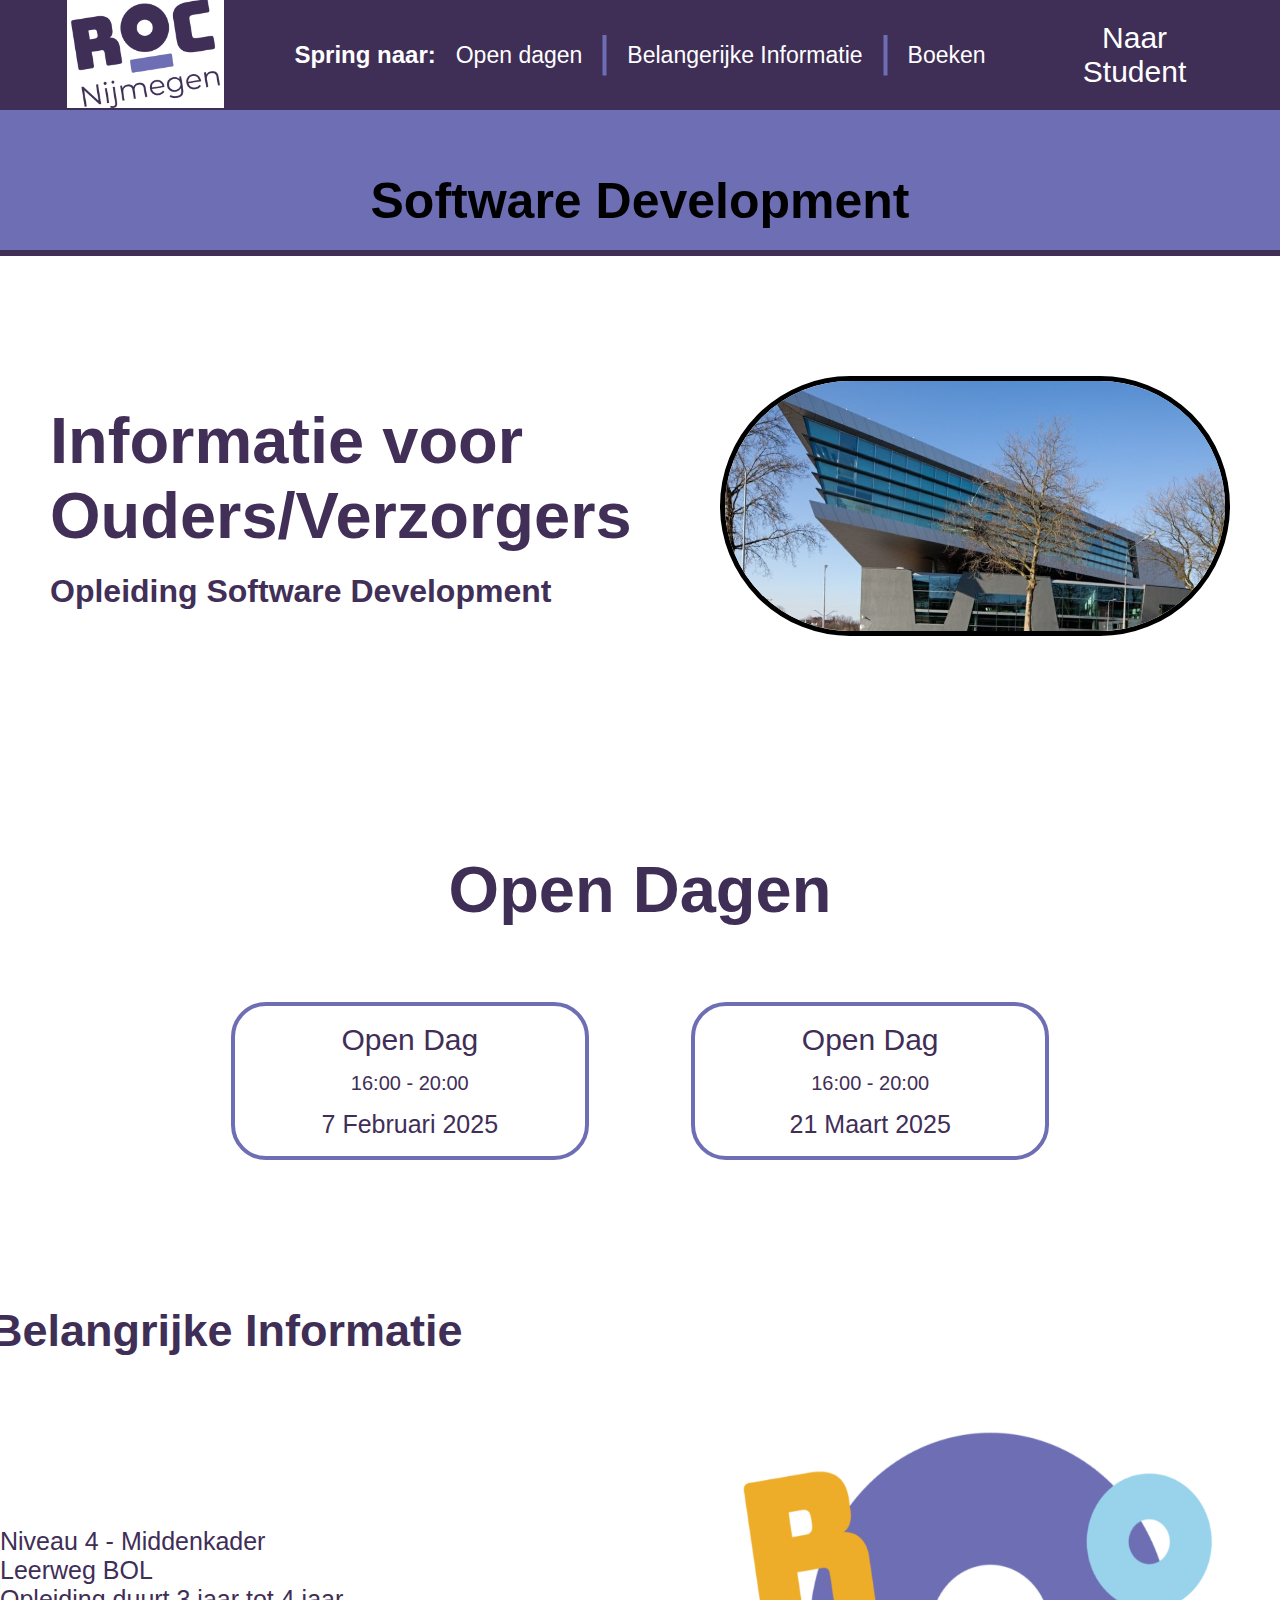
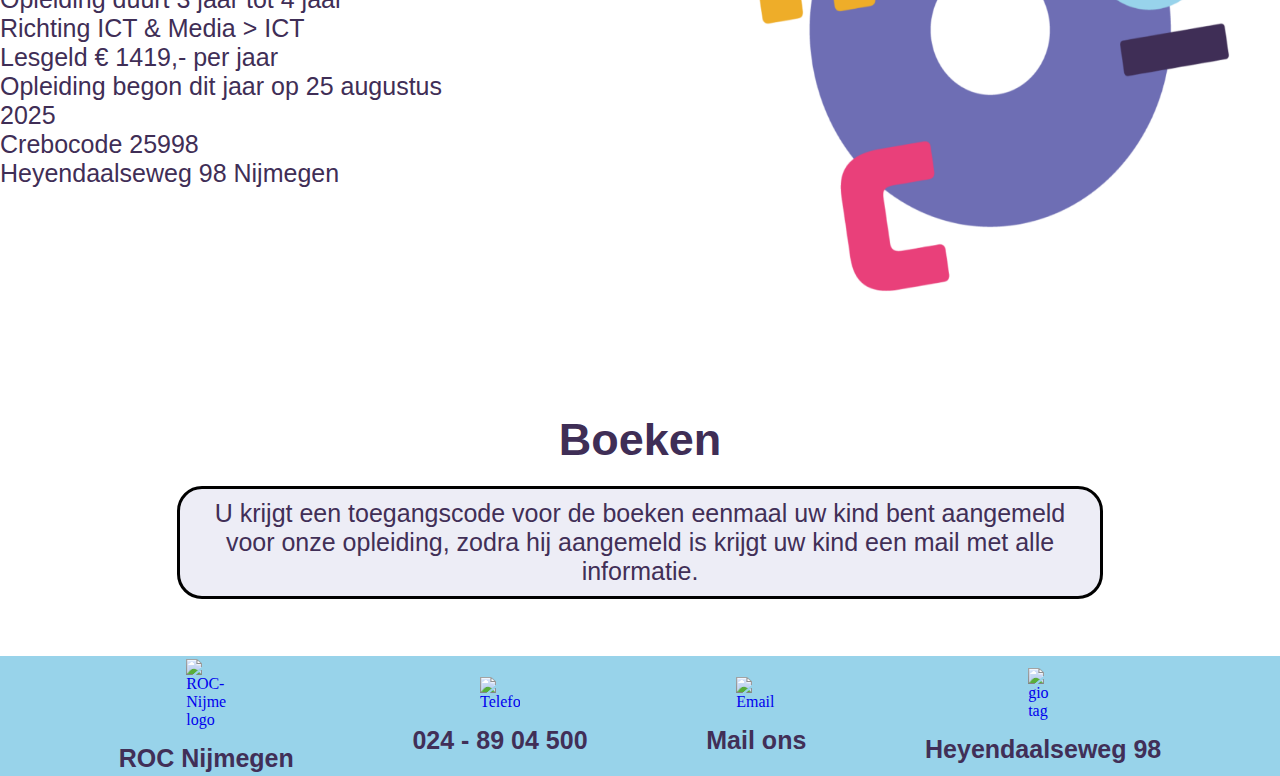
==== ouders.html @ fd1b02e0 "." ====
<!DOCTYPE html>
<html lang="en">
<head>
    <meta charset="UTF-8">
    <meta name="viewport" content="width=device-width, initial-scale=1.0">
    <title>Ouder | ROC</title>
    <link rel="stylesheet" href="css/style.css">
</head>
<body>
    <header class="center">
        <a href="index.html">
            <img class="logo" src="Images/roc-nijmegen-logo-2024.png" alt="Logo van ROC Nijmegen">
        </a>
        <nav class=" nav center row">
            <h2 class="jumpto">Spring naar:</h2>
            <a class="jumptolink" href="#s5">Open dagen</a>
            <img src="Images/nav-streep.png">
            <a class="jumptolink" href="#s6">Belangerijke Informatie</a>
            <img src="Images/nav-streep.png">
            <a class="jumptolink" href="#s8">Boeken</a>
        </nav>
        <div class="logo-box center">
            <a href="studenten.html" class="nav-txt">Naar Student</a>
        </div>
    </header>

    <div class="straight-box center column">
        <h1 class="login-txt">Software Development</h1>
    </div>

    <div class="section-4 center">
        <div class="parent-infotxt column">
            <h1 class="head-txt double-row">
                Informatie voor
                Ouders/Verzorgers
            </h1>
            <h1 class="parent-infosub">
                Opleiding Software Development
            </h1>
        </div>
        <div class="cutout center">
            <img class="front-school" src="Images/zijaanzicht.jpg">
        </div>
    </div>

    <div id="s5" class="section-5 purp column center ">
        <h1 class="head-txt">Open Dagen</h1>
        <div class="row s5gap center">
            <div class="open-daybox center column">
                <p class="odbox-txt1 purp">Open Dag</p>
                <p class="odbox-txt2 purp">16:00 - 20:00</p>
                <p class="odbox-txt3 purp">7 Februari 2025</p>
            </div>
            <div class="open-daybox center column">
                <p class="odbox-txt1 purp">Open Dag</p>
                <p class="odbox-txt2 purp">16:00 - 20:00</p>
                <p class="odbox-txt3 purp">21 Maart 2025</p>
            </div>
        </div>
    </div>

    <div id="s7" class="section-7 center column">
        <div class="important-info-head purp">
            <h1 class="sub-txt">Belangrijke Informatie</h1>
        </div>
        <div class="important-info-cont center row">
            <div class="important-information purp">
                <li>Niveau 4 - Middenkader</li>
                <li>Leerweg BOL</li>
                <li>Opleiding duurt 3 jaar tot 4 jaar</li>
                <li>Richting ICT & Media > ICT</li>
                <li>Lesgeld € 1419,- per jaar</li>
                <li>Opleiding begon dit jaar op 25 augustus 2025</li>
                <li>Crebocode 25998</li>
                <li>Heyendaalseweg  98 Nijmegen</li>
            </div>
            <img class="roc-logo2" src="Images/roc-logo2.png">
        </div>
    </div>

    <div id="s8" class="section-10 center column">
        <h2 class="sub-txt purp">Boeken</h2>
        <p class="books-txt">
            U krijgt een toegangscode voor de boeken eenmaal uw kind bent aangemeld voor onze opleiding, zodra hij aangemeld is krijgt uw kind een mail met alle informatie.
        </p>
    </div>

    <footer class="footer">
        <a class="footer-box" target="_blank" href="https://www.roc-nijmegen.nl/mbo-opleidingen/ict-media/ict/software-developer-bol">
            <img class="logo-footer-roc" src="images/roc-nijmegen-logo-2024.png" alt="ROC-Nijmegen logo">
            <p class="tekst-footer">ROC Nijmegen</p>
        </a>
        
        <a href="tel:0248904500" class="footer-box">
            <img class="logo-footer-phone"  src="images/phone_icon_136322.webp" alt="Telefoon">
            <p class="tekst-footer">024 - 89 04 500</p>
        </a>
        <a target="_blank" href="https://www.roc-nijmegen.nl/contact" class="footer-box">
            <img class="logo-footer-mail"  src="images/free-mail-icon-142-thumb.png" alt="Email">
            <p class="tekst-footer">Mail ons</p>
        </a>
        <a target="_blank" href="https://www.google.com/maps?client=opera&hs=zVE&sca_esv=709b511fa7f06afb&sxsrf=ADLYWIKxeBn1F6IumVu26MorHLXyTIJa-g:1731490968317&uact=5&gs_lp=[base64]&um=1&ie=UTF-8&fb=1&gl=nl&sa=X&geocode=KVkeg1hHCcdHMQU13ulMYWxg&daddr=Heyendaalseweg+98,+6525+EE+Nijmegen" class="footer-box">
            <img class="logo-footer-adderess"  src="images/25613.png" alt="gio tag">
            <p class="tekst-footer">Heyendaalseweg 98</p>
        </a>
      </footer>
</body>
</html>
---- css/style.css ----
* {
    padding: 0px;
    margin: 0px;
    overflow-x: hidden;
    cursor: default;
}

header {
    width: 100vw;
    height: 110px;
    background-color: #3F2E56;
    overflow-y: hidden;
}

nav {
    width: 65vw;
    height: 110px;
    background-color: #3F2E56;
}

.center {
    display: flex;
    align-items: center;
    justify-content: center;
}

.column {
    display: flex;
    flex-direction: column;
}

.row {
    display: flex;
    flex-direction: row;
}


.head-txt {
    font-family: Arial;
    font-size: 65px;
}

.sub-txt {
    font-family: Arial;
    font-size: 45px;
}

.jumpto {
    font-family: Arial;
    color: #ffffff;
}

.jumptolink {
    font-family: Arial;
    color: #ffffff;
    font-size: larger;
    text-decoration: none;
    transition: all 0.3s;
    font-size: 23px;
    cursor: pointer;
} .jumptolink:hover {
    color: #6E6EB4;
    transition: all 0.3s;
}

/* -----------------------------s1------------------------------ */

.logo {
    width: auto;
    height: 110px;
    background-color: #ffffff;
    cursor: pointer;
}

.nav {
    gap: 20px;
}

.nav-txt {
    font-family: Arial;
    font-size: 30px;
    color: #FFFFFF;
    cursor: pointer;
    transition: all 0.3s;
    text-decoration: none;
    text-align: center;
} .nav-txt:hover {
    scale: 1.1;
    transition: all 0.3s;
}

.logo-box {
    height: 110px;
    width: 157.14px;
}

/* -----------------------------s2------------------------------ */

.straight-box {
    width: 100vw;
    height: 120px;
    background-color: #6E6EB4;
    border-bottom: #3F2E56 solid 6px;
    justify-content: flex-end;
    padding-bottom: 20px;
}

.login-txt {
    font-size: 50px;
    font-family: Arial;
}

/* -----------------------------s3------------------------------ */

.login-container {
    width: 100vw;
    gap: 10vw;
    flex-wrap: wrap;
    height: 231px;
}

.login-button {
    font-size: 30px;
    height: 150px;
    width: 350px;
    border-radius: 35px;
    cursor: pointer;
    border: solid #6E6EB4 4px;
    background-color: #ffffff;
    transition: all 0.3s;
}

.login-button:hover {
    background-color: #9e9e9e6b;
    transition: all 0.3s;
}

.button-txt {
    font-family: Arial;
    transform: translate(0, 15px);
    transition: all 0.5s;
}

.login-streep {
    width: 0px;
    height: 5px;
    transition: all 0.5s;
}

.login-button:hover .login-streep {
        transition: all 0.5s;
        width: 250px;
}

.login-button:hover .button-txt {
    transform: translate(0, 0);
    transition: all 0.5s;
}

/* -----------------------------s4------------------------------ */

.section-4 {
    height: 500px;
    width: 100vw;
    justify-content: space-evenly;
    flex-wrap: wrap;
    gap: 20px;
}

.parent-infotxt {
    color: #412F57;
    gap: 20px;
}

.double-row {
    width: 600px;
}

.parent-infosub {
    font-family: Arial;
}

.cutout {
    border-radius: 135px;
    height: 250px;
    width: 500px;
    border: solid 5px #000000;
    overflow-y: hidden;
}

.front-school {
    width: 500px;
    height: auto;
}

/* -----------------------------s5------------------------------ */

.section-5 {
    height: 500px;
    width: 100vw;
    gap: 75px;
}

.s5gap {
    gap: 8vw;
    flex-wrap: wrap;
}

.open-daybox {
    font-size: 30px;
    height: 150px;
    width: 350px;
    border-radius: 35px;
    border: solid #6E6EB4 4px;
    background-color: #ffffff;
    gap: 15px;
}

.odbox-txt1 {
    font-family: Arial;
}

.odbox-txt2 {
    font-family: Arial;
    font-size: 20px;
}

.odbox-txt3 {
    font-family: Arial;
    font-size: 25px;
}

/* -----------------------------s6------------------------------ */

.section-6 {
    width: 100vw;
    height: 500px;
    display: flex;
    flex-direction: column;
    align-items: center;
    justify-content: center;
    gap: 25px;
}
 
.hoofd-tekst-talen {
    font-size: 55px;
    font-family: "Arial Rounded MT Bold", "Helvetica Rounded", Arial, sans-serif;
    font-weight: bold;
    color: #412F57;
}
 
.box-talen1 {
    width: fit-content;
    height: 66px;
    border-radius: 33px;
    background-color: #6e6eb458;
    display: flex;
    flex-direction: column;
    align-items: center;
    justify-content: center;
    margin-top: 50px;
    border: 3px #000000 solid;
    padding-left: 43px;
    padding-right: 43px;
}
 
.tekst-box-talen1 {
    font-size: 35px;
    font-family: "Arial Rounded MT Bold", "Helvetica Rounded", Arial, sans-serif;
    font-weight: bold;
    color: #412F57;
}
 
.tekst-box-talen2 {
    font-size: 35px;
    font-family: "Arial Rounded MT Bold", "Helvetica Rounded", Arial, sans-serif;
    font-weight: bold;
    color: #412F57;
}
 
.box-talen2 {
    width: auto;
    height: 66px;
    border-radius: 33px;
    background-color: #6e6eb458;
    display: flex;
    flex-direction: column;
    align-items: center;
    justify-content: center;
    border: 3px #000000 solid;
    gap: 20px;
    padding-left: 43px;
    padding-right: 43px;
}

/* -----------------------------s7------------------------------ */

.section-7 {
    height: 700px;
    width: 100vw;
    gap: 50px;
}

.important-info-head {
    width: 1300px;
}

.important-info-cont {
    gap: 250px;
}

.important-information {
    font-family: Arial;
    font-size: 25px;
}

.roc-logo2 {
    height: 500px;
    width: auto;
}

/* -----------------------------s8------------------------------ */

.section-8 {
    width: 100vw;
    height: 500px;
    display: flex;
    flex-direction: column;
    align-items: center;
    justify-content: center;
    gap: 25px;
}
 
.tekst-sport-op-maat {
    height: auto;
    width: 1500px;
    display: flex;
    flex-direction: column;
    align-items: center;
    justify-content: center;
    text-align: center;
    gap: 55px;
}
 
.tekst-sport-op-maat-hoofd {
    font-size: 45px;
    font-family: "Arial Rounded MT Bold", "Helvetica Rounded", Arial, sans-serif;
    font-weight: bold;
    color: #412F57;
}
 
.tekst-sport-op-maat-tekst {
    font-size: 25px;
    font-family: "Arial Rounded MT Bold", "Helvetica Rounded", Arial, sans-serif;
    font-weight: bold;
    color: #412F57;
}

/* -----------------------------s9------------------------------ */

.section-9-row {
    width: 100vw;
    justify-content: space-evenly;

}

.internship-box {
    height: 700px;
    width: 400px;
    background-color: #6e6eb485;
    border-radius: 50px;
    border: solid #000000 3px;
    justify-content: space-evenly;
    text-align: center;
    font-size: 30px;
    font-family: Arial;
    padding: 30px;
}

.section-9-column {
    height: 700px;
    gap: 40px;
}

.internship-cont {
    width: 800px;
    gap: 25px;
    text-align: center;
}

.internship-text {
    border: solid #000000 3px;
    padding: 10px;
    border-radius: 25px;
    background-color: #6E6EB440;
    color: #412F57;
    font-family: Arial;
    font-size: 25px;
}

/* -----------------------------s10------------------------------ */

.section-10 {
height: 300px;
gap: 20px;
}

.books-txt {
    text-align: center;
    border: solid #000000 3px;
    padding: 10px;
    border-radius: 25px;
    background-color: #6E6EB420;
    color: #412F57;
    font-family: Arial;
    font-size: 25px;
    width: 900px;
}

/* ---------------------------Footer----------------------------- */

.footer {
    height: 120px;
    width: 100vw;
    background-color: #98D3EA;
    display: flex;
    flex-direction: row;
    justify-content: space-evenly;
}

.footermain {
    position: absolute;
    bottom: 0;
}
 
.logo-footer-roc  {
    height: auto;
    width: 40px;
    cursor: pointer;
}
 
.logo-footer-adderess {
    height: auto;
    width: 30px;
    cursor: pointer;
}
 
.logo-footer-phone {
    height: auto;
    width: 40px;
    cursor: pointer;
}
 
.logo-footer-mail {
    height: auto;
    width: 40px;
    cursor: pointer;
}
 
.footer-box {
    display: flex;
    flex-direction: column;
    align-items: center;
    justify-content: center;
    gap: 15px;
    text-decoration: none;
    cursor: pointer;
}
 
.tekst-footer {
    font-size: 25px;
    font-family: "Arial Rounded MT Bold", "Helvetica Rounded", Arial, sans-serif;
    font-weight: bold;
    color: #412F57;
    cursor: pointer;
}

/* ---------------------------colors---------------------------- */

.purp {
    color: #3F2E56;
}

/* ---------------------------frames---------------------------- */

@media only screen and (max-width: 800px) {
    .login-txt {
        font-size: 50px;
        transform: translate(-10px, 120px);
    }

    .login-txt2 {
        font-size: 35px;
        transform: translate(-17.5px);
    }

    .nav {
        width: 0px;
        height: 0px;
    }
}
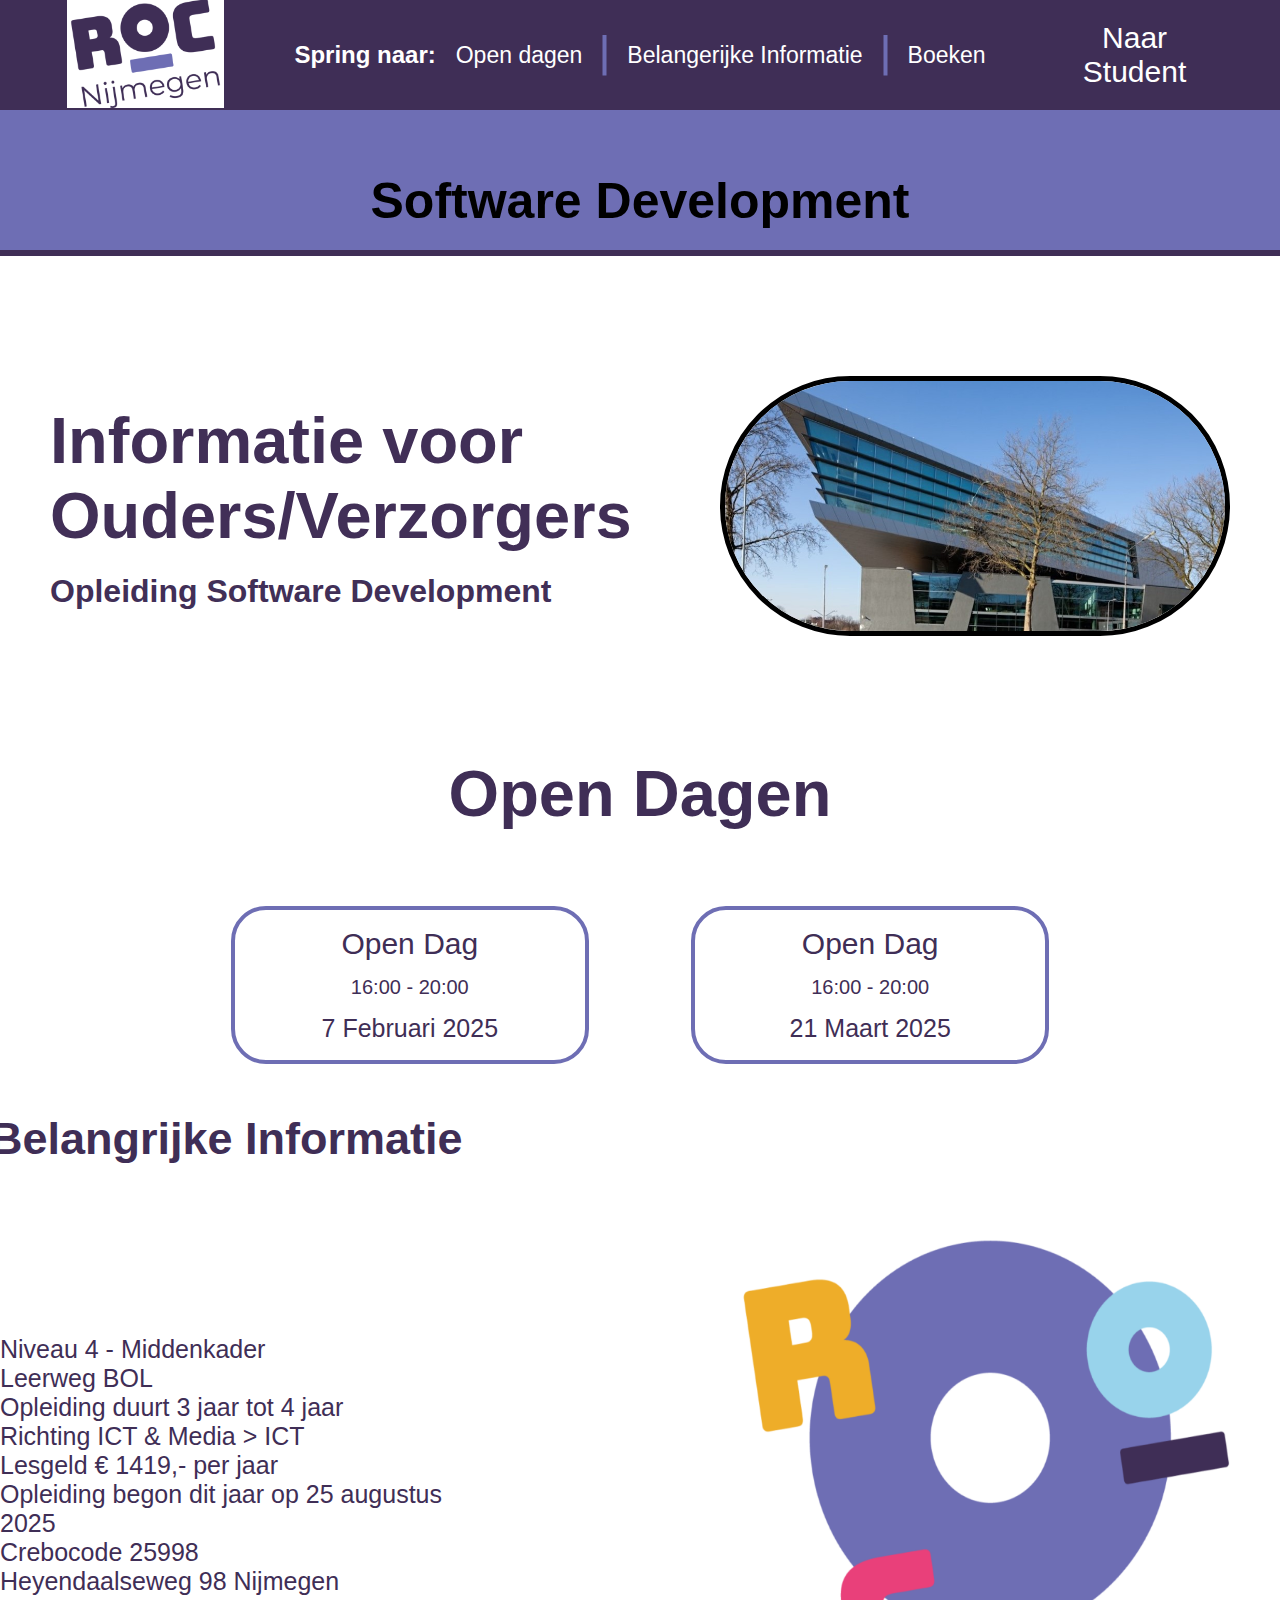
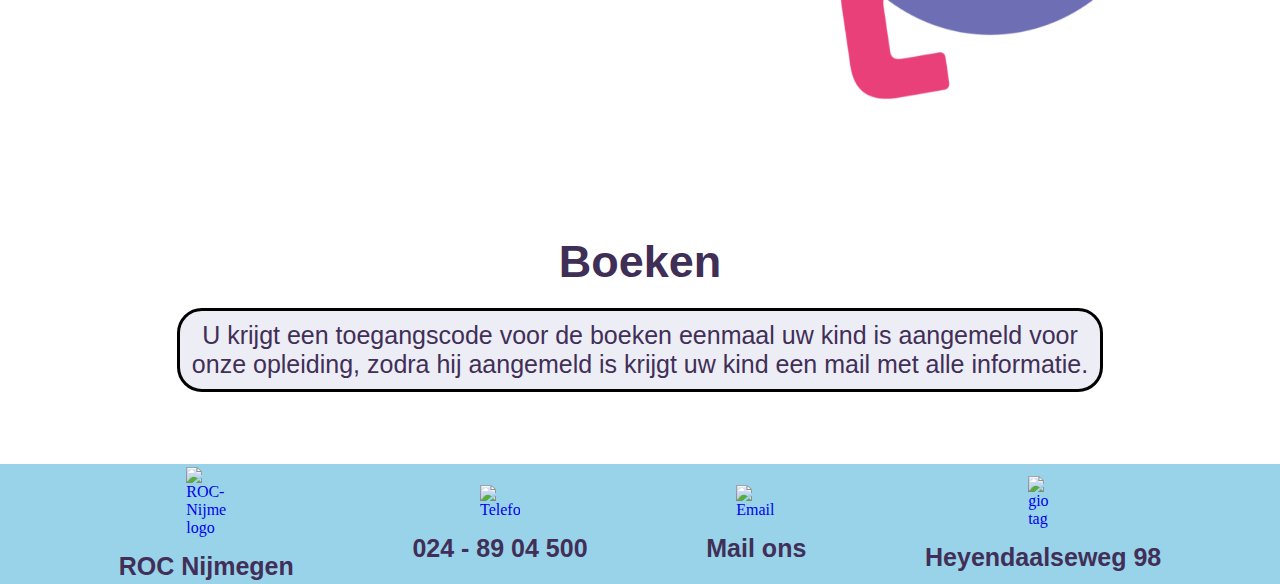
==== commit d0a12336: "." ====
--- a/ouders.html
+++ b/ouders.html
@@ -15,9 +15,9 @@
             <h2 class="jumpto">Spring naar:</h2>
             <a class="jumptolink" href="#s5">Open dagen</a>
             <img src="Images/nav-streep.png">
-            <a class="jumptolink" href="#s6">Belangerijke Informatie</a>
+            <a class="jumptolink" href="#s7">Belangerijke Informatie</a>
             <img src="Images/nav-streep.png">
-            <a class="jumptolink" href="#s8">Boeken</a>
+            <a class="jumptolink" href="#s10">Boeken</a>
         </nav>
         <div class="logo-box center">
             <a href="studenten.html" class="nav-txt">Naar Student</a>
@@ -78,10 +78,10 @@
         </div>
     </div>
 
-    <div id="s8" class="section-10 center column">
+    <div id="s10" class="section-10 center column">
         <h2 class="sub-txt purp">Boeken</h2>
         <p class="books-txt">
-            U krijgt een toegangscode voor de boeken eenmaal uw kind bent aangemeld voor onze opleiding, zodra hij aangemeld is krijgt uw kind een mail met alle informatie.
+            U krijgt een toegangscode voor de boeken eenmaal uw kind is aangemeld voor onze opleiding, zodra hij aangemeld is krijgt uw kind een mail met alle informatie.
         </p>
     </div>
 
--- a/css/style.css
+++ b/css/style.css
@@ -196,7 +196,7 @@
 /* -----------------------------s5------------------------------ */
 
 .section-5 {
-    height: 500px;
+    height: fit-content;
     width: 100vw;
     gap: 75px;
 }
@@ -230,6 +230,17 @@
     font-size: 25px;
 }
 
+.buddy-daybox {
+    width: 800px;
+    border: #6E6EB4 4px solid;
+    background-color: #ffffff;
+    padding: 30px;
+    border-radius: 35px;
+    font-family: Arial;
+    font-size: 25px;
+    text-align: center;
+}
+
 /* -----------------------------s6------------------------------ */
 
 .section-6 {
@@ -317,6 +328,7 @@
 .roc-logo2 {
     height: 500px;
     width: auto;
+    border-radius: 50px;
 }
 
 /* -----------------------------s8------------------------------ */
@@ -417,6 +429,35 @@
     width: 900px;
 }
 
+/* -----------------------------s11------------------------------ */
+
+.laptop-border {
+    height: 400px;
+    border-radius: 50px;
+}
+
+/* -----------------------------s12------------------------------ */
+
+.speedup-cont {
+    height: 400px;
+    gap: 25px;
+}
+
+.speedup-head {
+    font-family: Arial;
+}
+
+.speedup-txt {
+    font-family: Arial;
+    font-size: 25px;
+    width: 900px;
+    border: solid #000000 3px;
+    padding: 10px;
+    border-radius: 25px;
+    background-color: #6E6EB420;
+    text-align: center;
+}
+
 /* ---------------------------Footer----------------------------- */
 
 .footer {
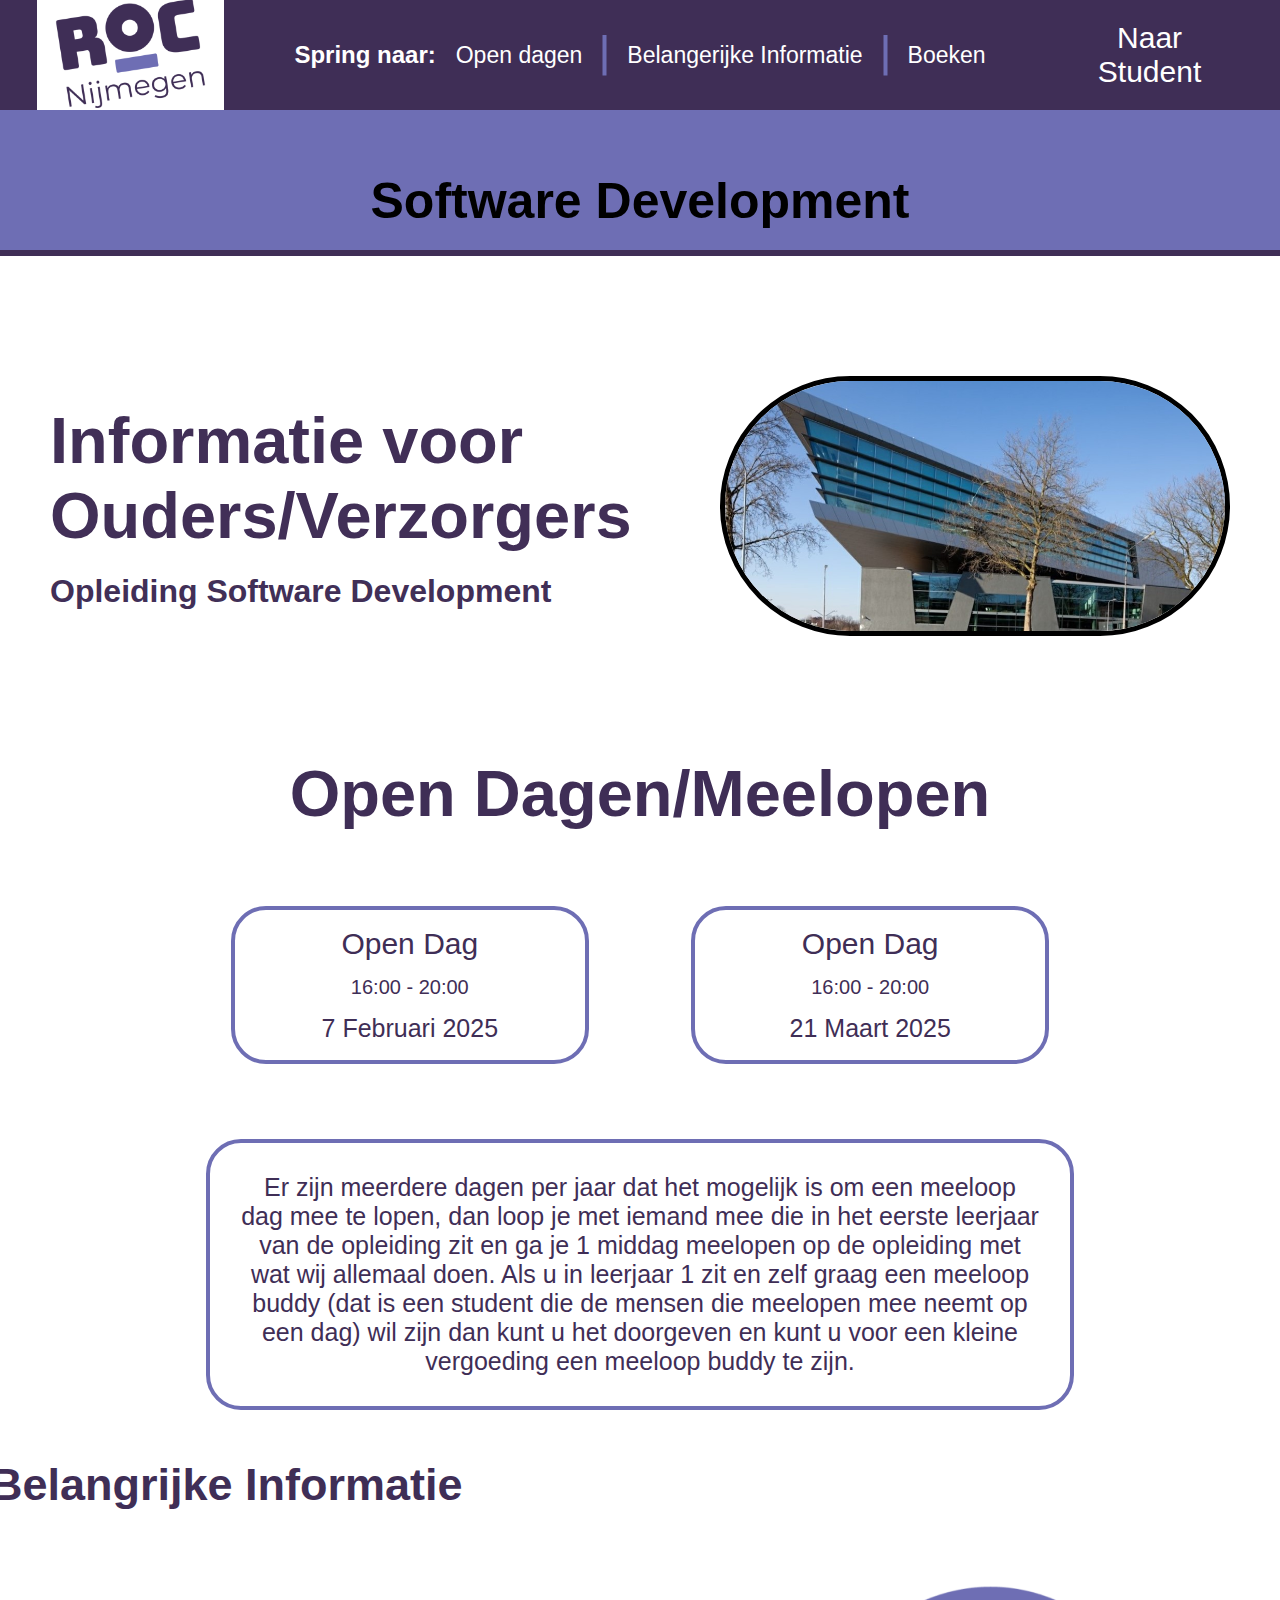
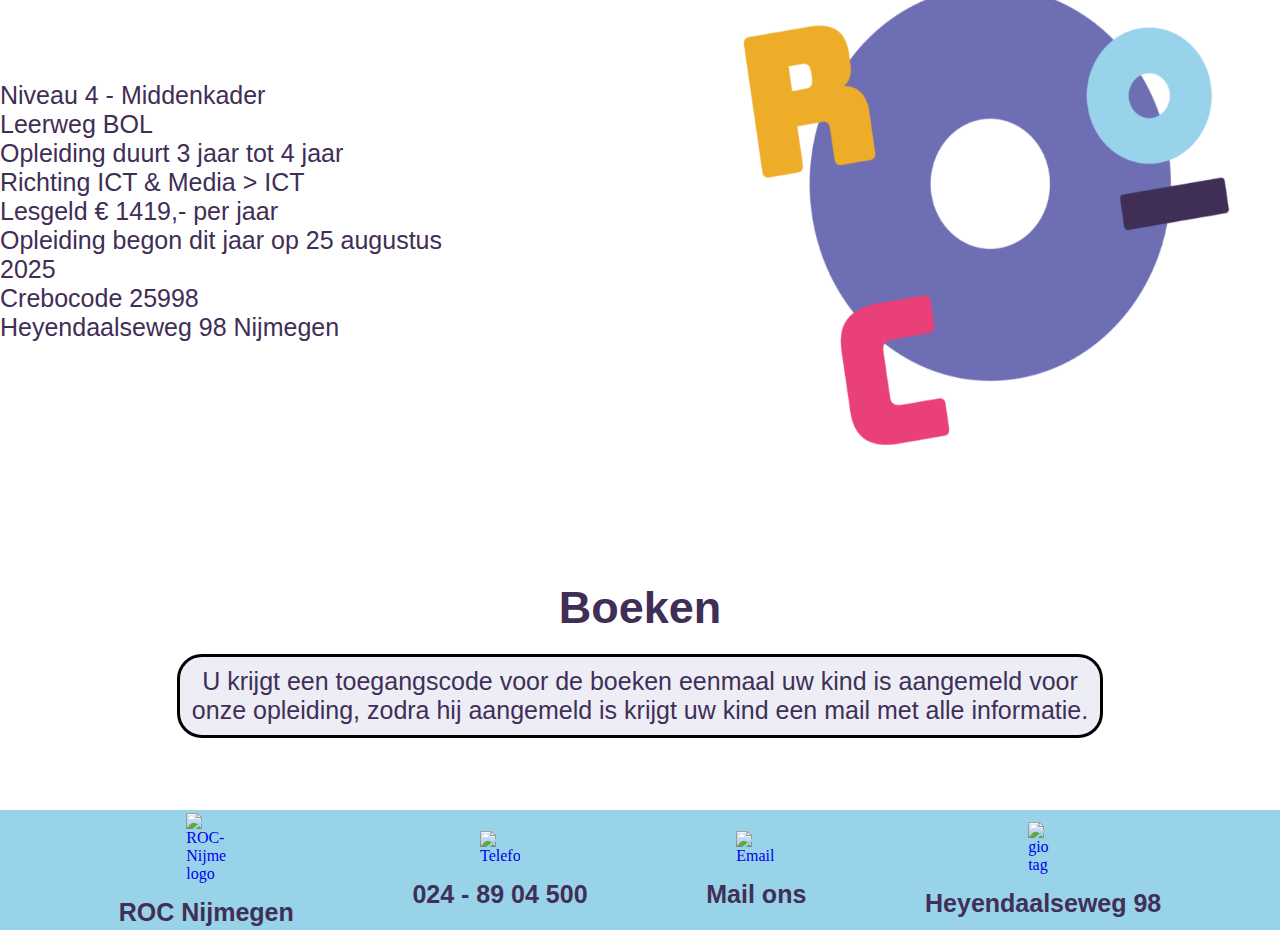
==== commit f354d476: "." ====
--- a/ouders.html
+++ b/ouders.html
@@ -44,7 +44,7 @@
     </div>
 
     <div id="s5" class="section-5 purp column center ">
-        <h1 class="head-txt">Open Dagen</h1>
+        <h1 class="head-txt">Open Dagen/Meelopen</h1>
         <div class="row s5gap center">
             <div class="open-daybox center column">
                 <p class="odbox-txt1 purp">Open Dag</p>
@@ -56,6 +56,9 @@
                 <p class="odbox-txt2 purp">16:00 - 20:00</p>
                 <p class="odbox-txt3 purp">21 Maart 2025</p>
             </div>
+        </div>
+        <div class="buddy-daybox center column">
+            Er zijn meerdere dagen per jaar dat het mogelijk is om een meeloop dag mee te lopen, dan loop je met iemand mee die in het eerste leerjaar van de opleiding zit en ga je 1 middag meelopen op de opleiding met wat wij allemaal doen. Als u in leerjaar 1 zit en zelf graag een meeloop buddy (dat is een student die de mensen die meelopen mee neemt op een dag) wil zijn dan kunt u het doorgeven en kunt u voor een kleine vergoeding een meeloop buddy te zijn.
         </div>
     </div>
 
--- a/css/style.css
+++ b/css/style.css
@@ -70,6 +70,11 @@
     height: 110px;
     background-color: #ffffff;
     cursor: pointer;
+    padding: 15px;
+}
+
+.header {
+    overflow: hidden;
 }
 
 .nav {
@@ -92,6 +97,7 @@
 .logo-box {
     height: 110px;
     width: 157.14px;
+    padding: 15px;
 }
 
 /* -----------------------------s2------------------------------ */
@@ -116,7 +122,7 @@
     width: 100vw;
     gap: 10vw;
     flex-wrap: wrap;
-    height: 231px;
+    height: 500px;
 }
 
 .login-button {
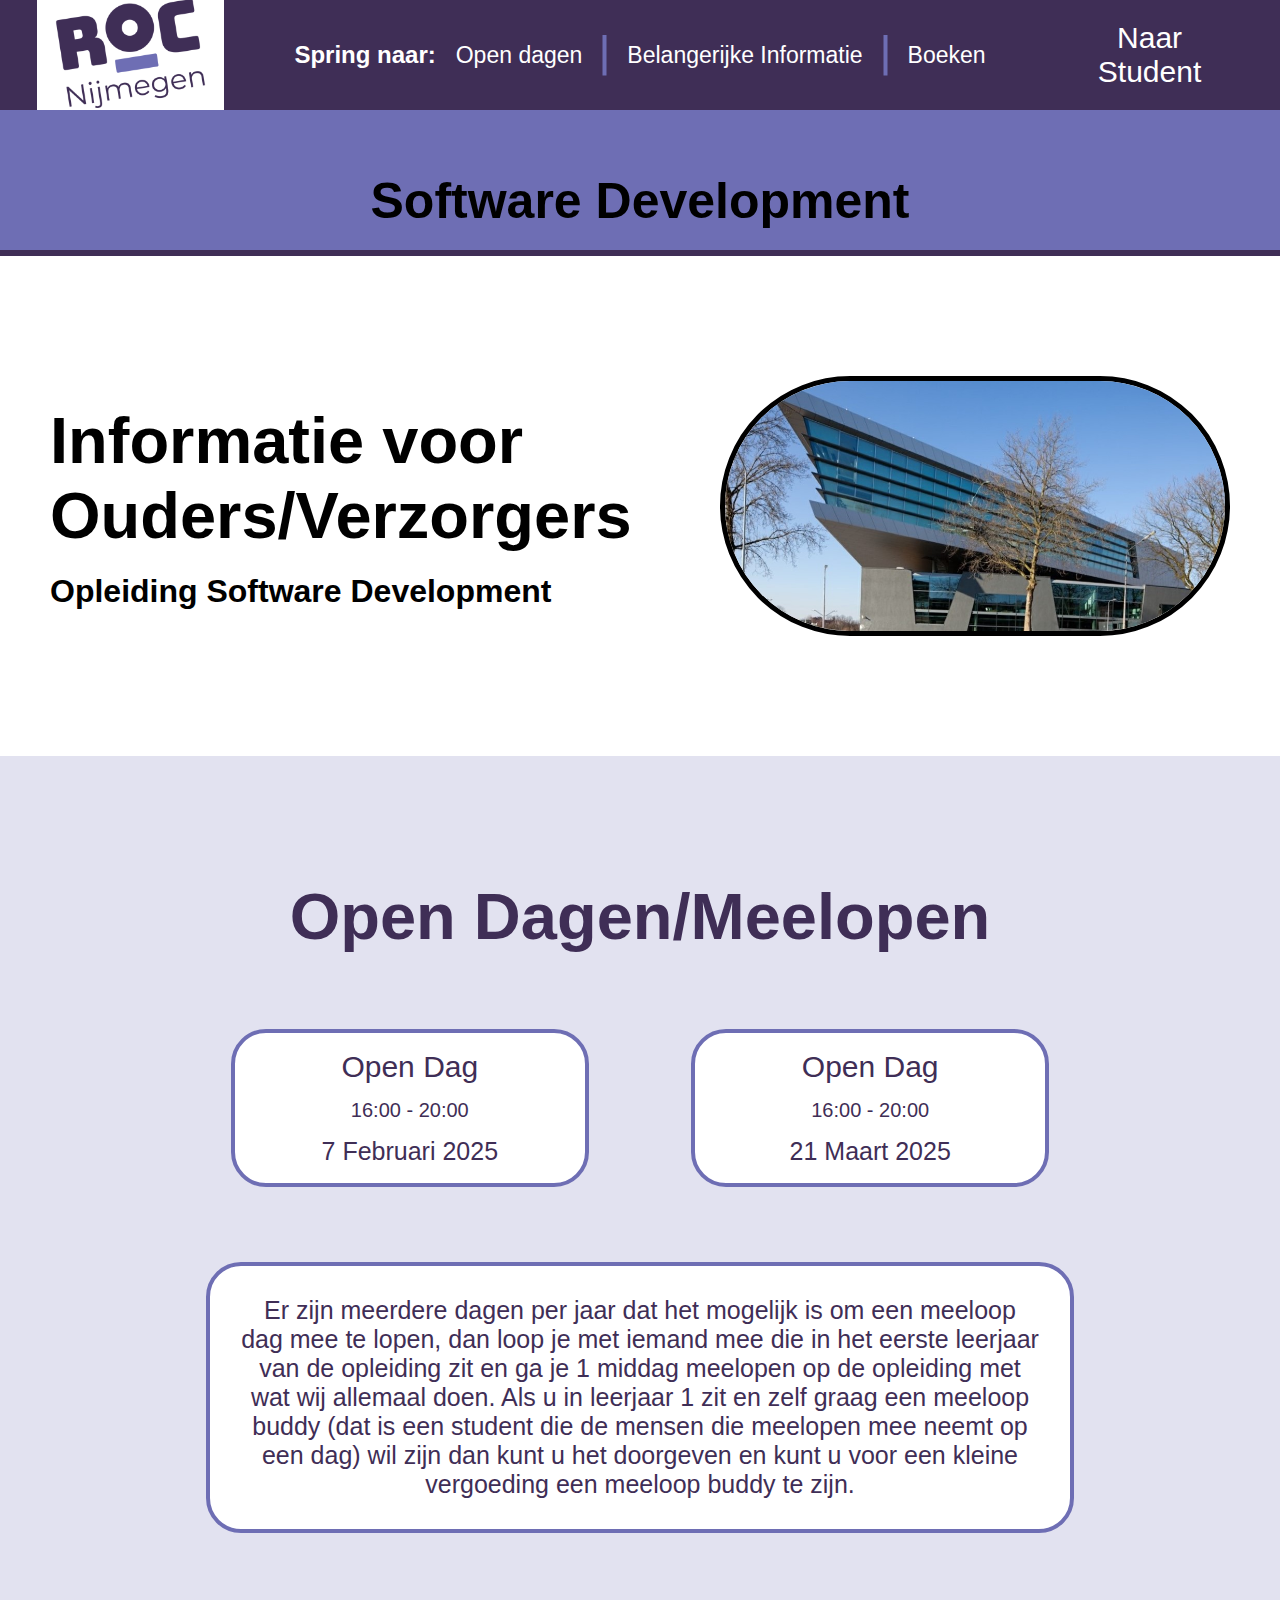
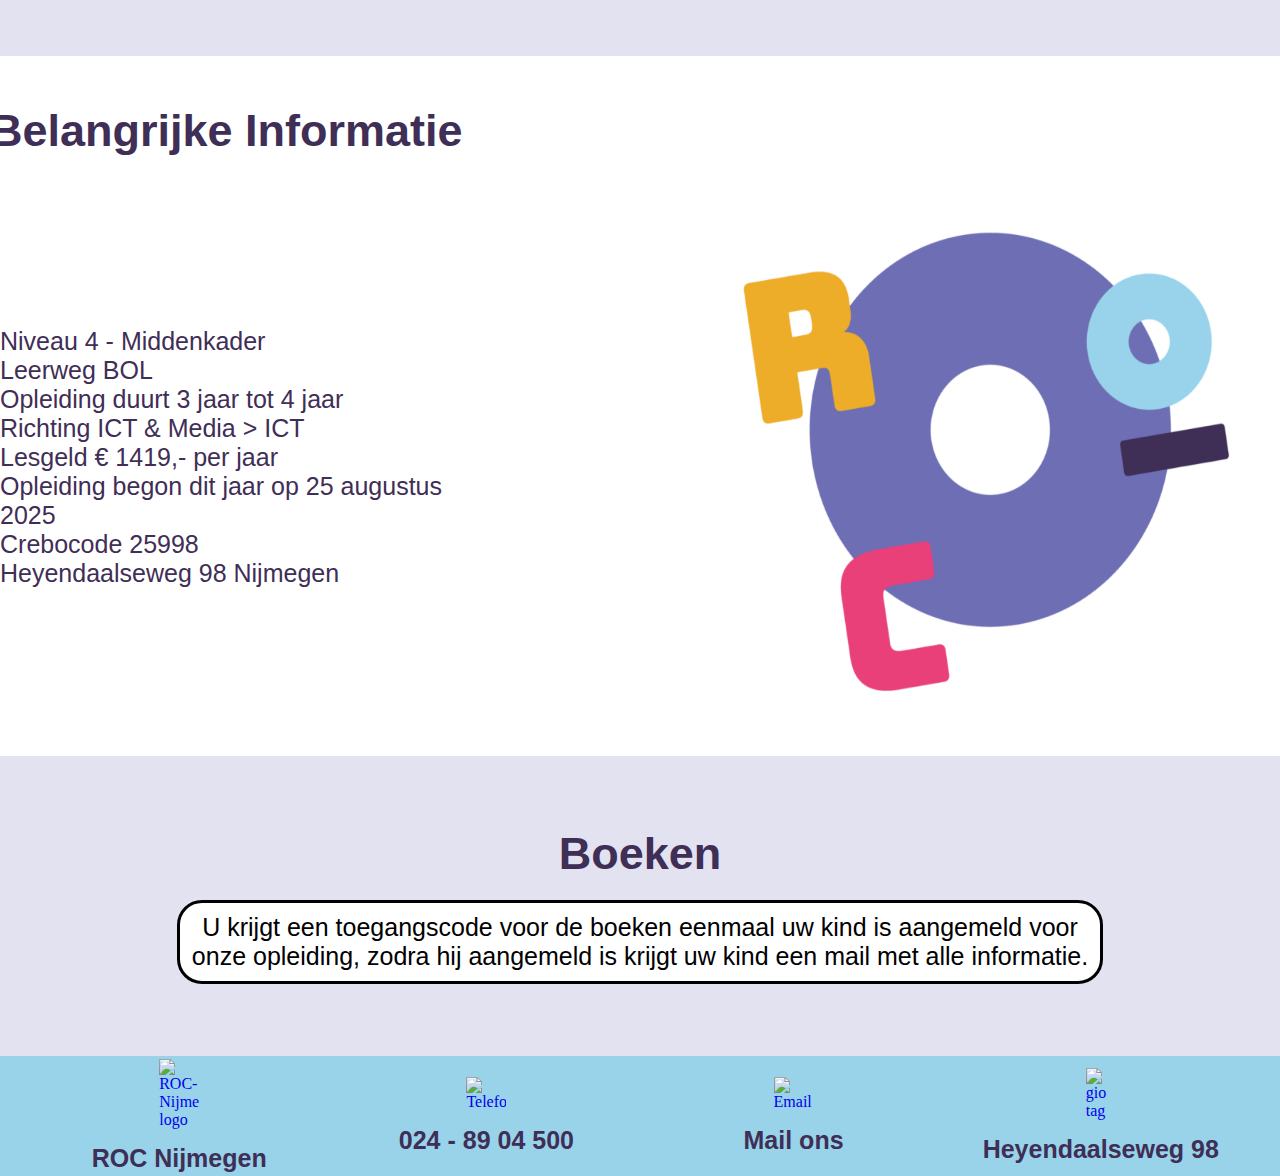
==== commit 50666a14: "final version (i think)" ====
--- a/ouders.html
+++ b/ouders.html
@@ -24,11 +24,11 @@
         </div>
     </header>
 
-    <div class="straight-box center column">
-        <h1 class="login-txt">Software Development</h1>
+    <div class="section-1 center column">
+        <h1 class="top-txt">Software Development</h1>
     </div>
 
-    <div class="section-4 center">
+    <div class="section-3 center">
         <div class="parent-infotxt column">
             <h1 class="head-txt double-row">
                 Informatie voor
@@ -43,9 +43,9 @@
         </div>
     </div>
 
-    <div id="s5" class="section-5 purp column center ">
+    <div id="s4" class="section-4 purp column center bgpinkish">
         <h1 class="head-txt">Open Dagen/Meelopen</h1>
-        <div class="row s5gap center">
+        <div class="row s4gap center">
             <div class="open-daybox center column">
                 <p class="odbox-txt1 purp">Open Dag</p>
                 <p class="odbox-txt2 purp">16:00 - 20:00</p>
@@ -62,7 +62,7 @@
         </div>
     </div>
 
-    <div id="s7" class="section-7 center column">
+    <div id="s6" class="section-6 center column">
         <div class="important-info-head purp">
             <h1 class="sub-txt">Belangrijke Informatie</h1>
         </div>
@@ -81,9 +81,9 @@
         </div>
     </div>
 
-    <div id="s10" class="section-10 center column">
+    <div id="s9" class="section-9 center column bgpinkish">
         <h2 class="sub-txt purp">Boeken</h2>
-        <p class="books-txt">
+        <p class="books-txt bgwhite">
             U krijgt een toegangscode voor de boeken eenmaal uw kind is aangemeld voor onze opleiding, zodra hij aangemeld is krijgt uw kind een mail met alle informatie.
         </p>
     </div>
@@ -91,20 +91,20 @@
     <footer class="footer">
         <a class="footer-box" target="_blank" href="https://www.roc-nijmegen.nl/mbo-opleidingen/ict-media/ict/software-developer-bol">
             <img class="logo-footer-roc" src="images/roc-nijmegen-logo-2024.png" alt="ROC-Nijmegen logo">
-            <p class="tekst-footer">ROC Nijmegen</p>
+            <p class="txt-footer purp">ROC Nijmegen</p>
         </a>
         
         <a href="tel:0248904500" class="footer-box">
             <img class="logo-footer-phone"  src="images/phone_icon_136322.webp" alt="Telefoon">
-            <p class="tekst-footer">024 - 89 04 500</p>
+            <p class="txt-footer purp">024 - 89 04 500</p>
         </a>
         <a target="_blank" href="https://www.roc-nijmegen.nl/contact" class="footer-box">
             <img class="logo-footer-mail"  src="images/free-mail-icon-142-thumb.png" alt="Email">
-            <p class="tekst-footer">Mail ons</p>
+            <p class="txt-footer purp">Mail ons</p>
         </a>
         <a target="_blank" href="https://www.google.com/maps?client=opera&hs=zVE&sca_esv=709b511fa7f06afb&sxsrf=ADLYWIKxeBn1F6IumVu26MorHLXyTIJa-g:1731490968317&uact=5&gs_lp=[base64]&um=1&ie=UTF-8&fb=1&gl=nl&sa=X&geocode=KVkeg1hHCcdHMQU13ulMYWxg&daddr=Heyendaalseweg+98,+6525+EE+Nijmegen" class="footer-box">
             <img class="logo-footer-adderess"  src="images/25613.png" alt="gio tag">
-            <p class="tekst-footer">Heyendaalseweg 98</p>
+            <p class="txt-footer purp">Heyendaalseweg 98</p>
         </a>
       </footer>
 </body>
--- a/css/style.css
+++ b/css/style.css
@@ -1,3 +1,5 @@
+/* ----------------------------Main----------------------------- */
+
 * {
     padding: 0px;
     margin: 0px;
@@ -10,13 +12,15 @@
     height: 110px;
     background-color: #3F2E56;
     overflow-y: hidden;
+    position: fixed;
 }
 
 nav {
     width: 65vw;
     height: 110px;
-    background-color: #3F2E56;
-}
+}
+
+/* ---------------------------General--------------------------- */
 
 .center {
     display: flex;
@@ -34,36 +38,17 @@
     flex-direction: row;
 }
 
-
 .head-txt {
-    font-family: Arial;
+    font-family: "Arial Rounded MT Bold", "Helvetica Rounded", Arial, sans-serif;
     font-size: 65px;
 }
 
 .sub-txt {
-    font-family: Arial;
+    font-family: "Arial Rounded MT Bold", "Helvetica Rounded", Arial, sans-serif;
     font-size: 45px;
 }
 
-.jumpto {
-    font-family: Arial;
-    color: #ffffff;
-}
-
-.jumptolink {
-    font-family: Arial;
-    color: #ffffff;
-    font-size: larger;
-    text-decoration: none;
-    transition: all 0.3s;
-    font-size: 23px;
-    cursor: pointer;
-} .jumptolink:hover {
-    color: #6E6EB4;
-    transition: all 0.3s;
-}
-
-/* -----------------------------s1------------------------------ */
+/* ---------------------------Header--------------------------- */
 
 .logo {
     width: auto;
@@ -73,24 +58,25 @@
     padding: 15px;
 }
 
-.header {
-    overflow: hidden;
-}
-
 .nav {
     gap: 20px;
 }
 
-.nav-txt {
-    font-family: Arial;
-    font-size: 30px;
-    color: #FFFFFF;
-    cursor: pointer;
-    transition: all 0.3s;
+.jumpto {
+    font-family: "Arial Rounded MT Bold", "Helvetica Rounded", Arial, sans-serif;
+    color: #ffffff;
+}
+
+.jumptolink {
+    font-family: "Arial Rounded MT Bold", "Helvetica Rounded", Arial, sans-serif;
+    color: #ffffff;
+    font-size: larger;
     text-decoration: none;
-    text-align: center;
-} .nav-txt:hover {
-    scale: 1.1;
+    transition: all 0.3s;
+    font-size: 23px;
+    cursor: pointer;
+}.jumptolink:hover {
+    color: #6E6EB4;
     transition: all 0.3s;
 }
 
@@ -100,72 +86,79 @@
     padding: 15px;
 }
 
-/* -----------------------------s2------------------------------ */
-
-.straight-box {
-    width: 100vw;
-    height: 120px;
+.nav-txt {
+    font-family: "Arial Rounded MT Bold", "Helvetica Rounded", Arial, sans-serif;
+    font-size: 30px;
+    color: #FFFFFF;
+    cursor: pointer;
+    transition: all 0.3s;
+    text-decoration: none;
+    text-align: center;
+}.nav-txt:hover {
+    color: #6E6EB4;
+    transition: all 0.3s;
+}
+
+/* -----------------------------s1------------------------------ */
+
+.section-1 {
+    width: 100vw;
+    height: 230px;
     background-color: #6E6EB4;
     border-bottom: #3F2E56 solid 6px;
     justify-content: flex-end;
     padding-bottom: 20px;
 }
 
-.login-txt {
+.top-txt {
     font-size: 50px;
-    font-family: Arial;
-}
-
-/* -----------------------------s3------------------------------ */
-
-.login-container {
+    font-family: "Arial Rounded MT Bold", "Helvetica Rounded", Arial, sans-serif;
+}
+
+/* -----------------------------s2------------------------------ */
+
+.section-2 {
     width: 100vw;
     gap: 10vw;
     flex-wrap: wrap;
-    height: 500px;
-}
-
-.login-button {
-    font-size: 30px;
-    height: 150px;
-    width: 350px;
-    border-radius: 35px;
-    cursor: pointer;
-    border: solid #6E6EB4 4px;
-    background-color: #ffffff;
-    transition: all 0.3s;
-}
-
-.login-button:hover {
-    background-color: #9e9e9e6b;
-    transition: all 0.3s;
+    height: 60vh;
 }
 
 .button-txt {
-    font-family: Arial;
+    font-family: "Arial Rounded MT Bold", "Helvetica Rounded", Arial, sans-serif;
     transform: translate(0, 15px);
     transition: all 0.5s;
-}
-
-.login-streep {
+}.login-button:hover .button-txt {
+    transform: translate(0, 0);
+    transition: all 0.5s;
+}
+
+.login-bar {
     width: 0px;
     height: 5px;
     transition: all 0.5s;
-}
-
-.login-button:hover .login-streep {
-        transition: all 0.5s;
-        width: 250px;
-}
-
-.login-button:hover .button-txt {
-    transform: translate(0, 0);
+}.login-button:hover .login-bar {
     transition: all 0.5s;
-}
-
-/* -----------------------------s4------------------------------ */
-
-.section-4 {
+    width: 25vw;
+}
+
+.login-button {
+    font-size: 2.5vw;
+    height: 10vw;
+    width: 35vw;
+    border-radius: 35px;
+    cursor: pointer;
+    border: solid #6E6EB4 4px;
+    background-color: #ffffff;
+    transition: all 0.3s;
+}.login-button:hover {
+    background-color: #9e9e9e6b;
+    transition: all 0.3s;
+}
+
+/* -----------------------------s3------------------------------ */
+
+.section-3 {
     height: 500px;
     width: 100vw;
     justify-content: space-evenly;
@@ -174,7 +167,6 @@
 }
 
 .parent-infotxt {
-    color: #412F57;
     gap: 20px;
 }
 
@@ -183,7 +175,7 @@
 }
 
 .parent-infosub {
-    font-family: Arial;
+    font-family: "Arial Rounded MT Bold", "Helvetica Rounded", Arial, sans-serif;
 }
 
 .cutout {
@@ -199,15 +191,15 @@
     height: auto;
 }
 
-/* -----------------------------s5------------------------------ */
-
-.section-5 {
-    height: fit-content;
+/* -----------------------------s4------------------------------ */
+
+.section-4 {
+    height: 900px;
     width: 100vw;
     gap: 75px;
 }
 
-.s5gap {
+.s4gap {
     gap: 8vw;
     flex-wrap: wrap;
 }
@@ -223,16 +215,16 @@
 }
 
 .odbox-txt1 {
-    font-family: Arial;
+    font-family: "Arial Rounded MT Bold", "Helvetica Rounded", Arial, sans-serif;
 }
 
 .odbox-txt2 {
-    font-family: Arial;
+    font-family: "Arial Rounded MT Bold", "Helvetica Rounded", Arial, sans-serif;
     font-size: 20px;
 }
 
 .odbox-txt3 {
-    font-family: Arial;
+    font-family: "Arial Rounded MT Bold", "Helvetica Rounded", Arial, sans-serif;
     font-size: 25px;
 }
 
@@ -242,14 +234,14 @@
     background-color: #ffffff;
     padding: 30px;
     border-radius: 35px;
-    font-family: Arial;
-    font-size: 25px;
-    text-align: center;
-}
-
-/* -----------------------------s6------------------------------ */
-
-.section-6 {
+    font-family: "Arial Rounded MT Bold", "Helvetica Rounded", Arial, sans-serif;
+    font-size: 25px;
+    text-align: center;
+}
+
+/* -----------------------------s5------------------------------ */
+
+.section-5 {
     width: 100vw;
     height: 500px;
     display: flex;
@@ -259,60 +251,35 @@
     gap: 25px;
 }
  
-.hoofd-tekst-talen {
+.head-txt-languages {
     font-size: 55px;
     font-family: "Arial Rounded MT Bold", "Helvetica Rounded", Arial, sans-serif;
     font-weight: bold;
-    color: #412F57;
-}
- 
-.box-talen1 {
+    margin-bottom: 20px;
+}
+ 
+.box-languages {
     width: fit-content;
     height: 66px;
     border-radius: 33px;
-    background-color: #6e6eb458;
-    display: flex;
-    flex-direction: column;
-    align-items: center;
-    justify-content: center;
-    margin-top: 50px;
-    border: 3px #000000 solid;
-    padding-left: 43px;
-    padding-right: 43px;
-}
- 
-.tekst-box-talen1 {
-    font-size: 35px;
-    font-family: "Arial Rounded MT Bold", "Helvetica Rounded", Arial, sans-serif;
-    font-weight: bold;
-    color: #412F57;
-}
- 
-.tekst-box-talen2 {
-    font-size: 35px;
-    font-family: "Arial Rounded MT Bold", "Helvetica Rounded", Arial, sans-serif;
-    font-weight: bold;
-    color: #412F57;
-}
- 
-.box-talen2 {
-    width: auto;
-    height: 66px;
-    border-radius: 33px;
-    background-color: #6e6eb458;
     display: flex;
     flex-direction: column;
     align-items: center;
     justify-content: center;
     border: 3px #000000 solid;
-    gap: 20px;
     padding-left: 43px;
     padding-right: 43px;
 }
-
-/* -----------------------------s7------------------------------ */
-
-.section-7 {
+ 
+.tekst-box-languages {
+    font-size: 35px;
+    font-family: "Arial Rounded MT Bold", "Helvetica Rounded", Arial, sans-serif;
+    font-weight: bold;
+}
+
+/* -----------------------------s6------------------------------ */
+
+.section-6 {
     height: 700px;
     width: 100vw;
     gap: 50px;
@@ -327,7 +294,7 @@
 }
 
 .important-information {
-    font-family: Arial;
+    font-family: "Arial Rounded MT Bold", "Helvetica Rounded", Arial, sans-serif;
     font-size: 25px;
 }
 
@@ -337,9 +304,9 @@
     border-radius: 50px;
 }
 
-/* -----------------------------s8------------------------------ */
-
-.section-8 {
+/* -----------------------------s7------------------------------ */
+
+.section-7 {
     width: 100vw;
     height: 500px;
     display: flex;
@@ -349,7 +316,7 @@
     gap: 25px;
 }
  
-.tekst-sport-op-maat {
+.txtbox-som {
     height: auto;
     width: 1500px;
     display: flex;
@@ -360,26 +327,24 @@
     gap: 55px;
 }
  
-.tekst-sport-op-maat-hoofd {
+.head-txt-som {
     font-size: 45px;
     font-family: "Arial Rounded MT Bold", "Helvetica Rounded", Arial, sans-serif;
     font-weight: bold;
-    color: #412F57;
-}
- 
-.tekst-sport-op-maat-tekst {
+}
+ 
+.txt-som {
     font-size: 25px;
     font-family: "Arial Rounded MT Bold", "Helvetica Rounded", Arial, sans-serif;
     font-weight: bold;
-    color: #412F57;
-}
-
-/* -----------------------------s9------------------------------ */
-
-.section-9-row {
+}
+
+/* -----------------------------s8------------------------------ */
+
+.section-8 {
     width: 100vw;
     justify-content: space-evenly;
-
+    height: 1000px;
 }
 
 .internship-box {
@@ -391,11 +356,11 @@
     justify-content: space-evenly;
     text-align: center;
     font-size: 30px;
-    font-family: Arial;
+    font-family: "Arial Rounded MT Bold", "Helvetica Rounded", Arial, sans-serif;
     padding: 30px;
 }
 
-.section-9-column {
+.section-8-column {
     height: 700px;
     gap: 40px;
 }
@@ -411,16 +376,15 @@
     padding: 10px;
     border-radius: 25px;
     background-color: #6E6EB440;
-    color: #412F57;
-    font-family: Arial;
-    font-size: 25px;
-}
-
-/* -----------------------------s10------------------------------ */
-
-.section-10 {
-height: 300px;
-gap: 20px;
+    font-family: "Arial Rounded MT Bold", "Helvetica Rounded", Arial, sans-serif;
+    font-size: 25px;
+}
+
+/* -----------------------------s9------------------------------ */
+
+.section-9 {
+    height: 300px;
+    gap: 20px;
 }
 
 .books-txt {
@@ -429,32 +393,31 @@
     padding: 10px;
     border-radius: 25px;
     background-color: #6E6EB420;
-    color: #412F57;
-    font-family: Arial;
+    font-family: "Arial Rounded MT Bold", "Helvetica Rounded", Arial, sans-serif;
     font-size: 25px;
     width: 900px;
 }
 
-/* -----------------------------s11------------------------------ */
+/* -----------------------------s10------------------------------ */
 
 .laptop-border {
     height: 400px;
     border-radius: 50px;
 }
 
-/* -----------------------------s12------------------------------ */
-
-.speedup-cont {
+/* -----------------------------s11------------------------------ */
+
+.section-11 {
     height: 400px;
     gap: 25px;
 }
 
 .speedup-head {
-    font-family: Arial;
+    font-family: "Arial Rounded MT Bold", "Helvetica Rounded", Arial, sans-serif;
 }
 
 .speedup-txt {
-    font-family: Arial;
+    font-family: "Arial Rounded MT Bold", "Helvetica Rounded", Arial, sans-serif;
     font-size: 25px;
     width: 900px;
     border: solid #000000 3px;
@@ -512,14 +475,19 @@
     gap: 15px;
     text-decoration: none;
     cursor: pointer;
-}
- 
-.tekst-footer {
+    width: 20vw;
+}
+ 
+.txt-footer {
     font-size: 25px;
     font-family: "Arial Rounded MT Bold", "Helvetica Rounded", Arial, sans-serif;
     font-weight: bold;
-    color: #412F57;
-    cursor: pointer;
+    cursor: pointer;
+    color: #3F2E56;
+    transition: all 0.3s;
+}.footer-box:hover .txt-footer {
+    scale: 1.05;
+    transition: all 0.3s;
 }
 
 /* ---------------------------colors---------------------------- */
@@ -528,21 +496,12 @@
     color: #3F2E56;
 }
 
+.bgpinkish {
+    background-color: #6e6eb433;
+}
+
+.bgwhite {
+    background-color: #ffffff;
+}
+
 /* ---------------------------frames---------------------------- */
-
-@media only screen and (max-width: 800px) {
-    .login-txt {
-        font-size: 50px;
-        transform: translate(-10px, 120px);
-    }
-
-    .login-txt2 {
-        font-size: 35px;
-        transform: translate(-17.5px);
-    }
-
-    .nav {
-        width: 0px;
-        height: 0px;
-    }
-}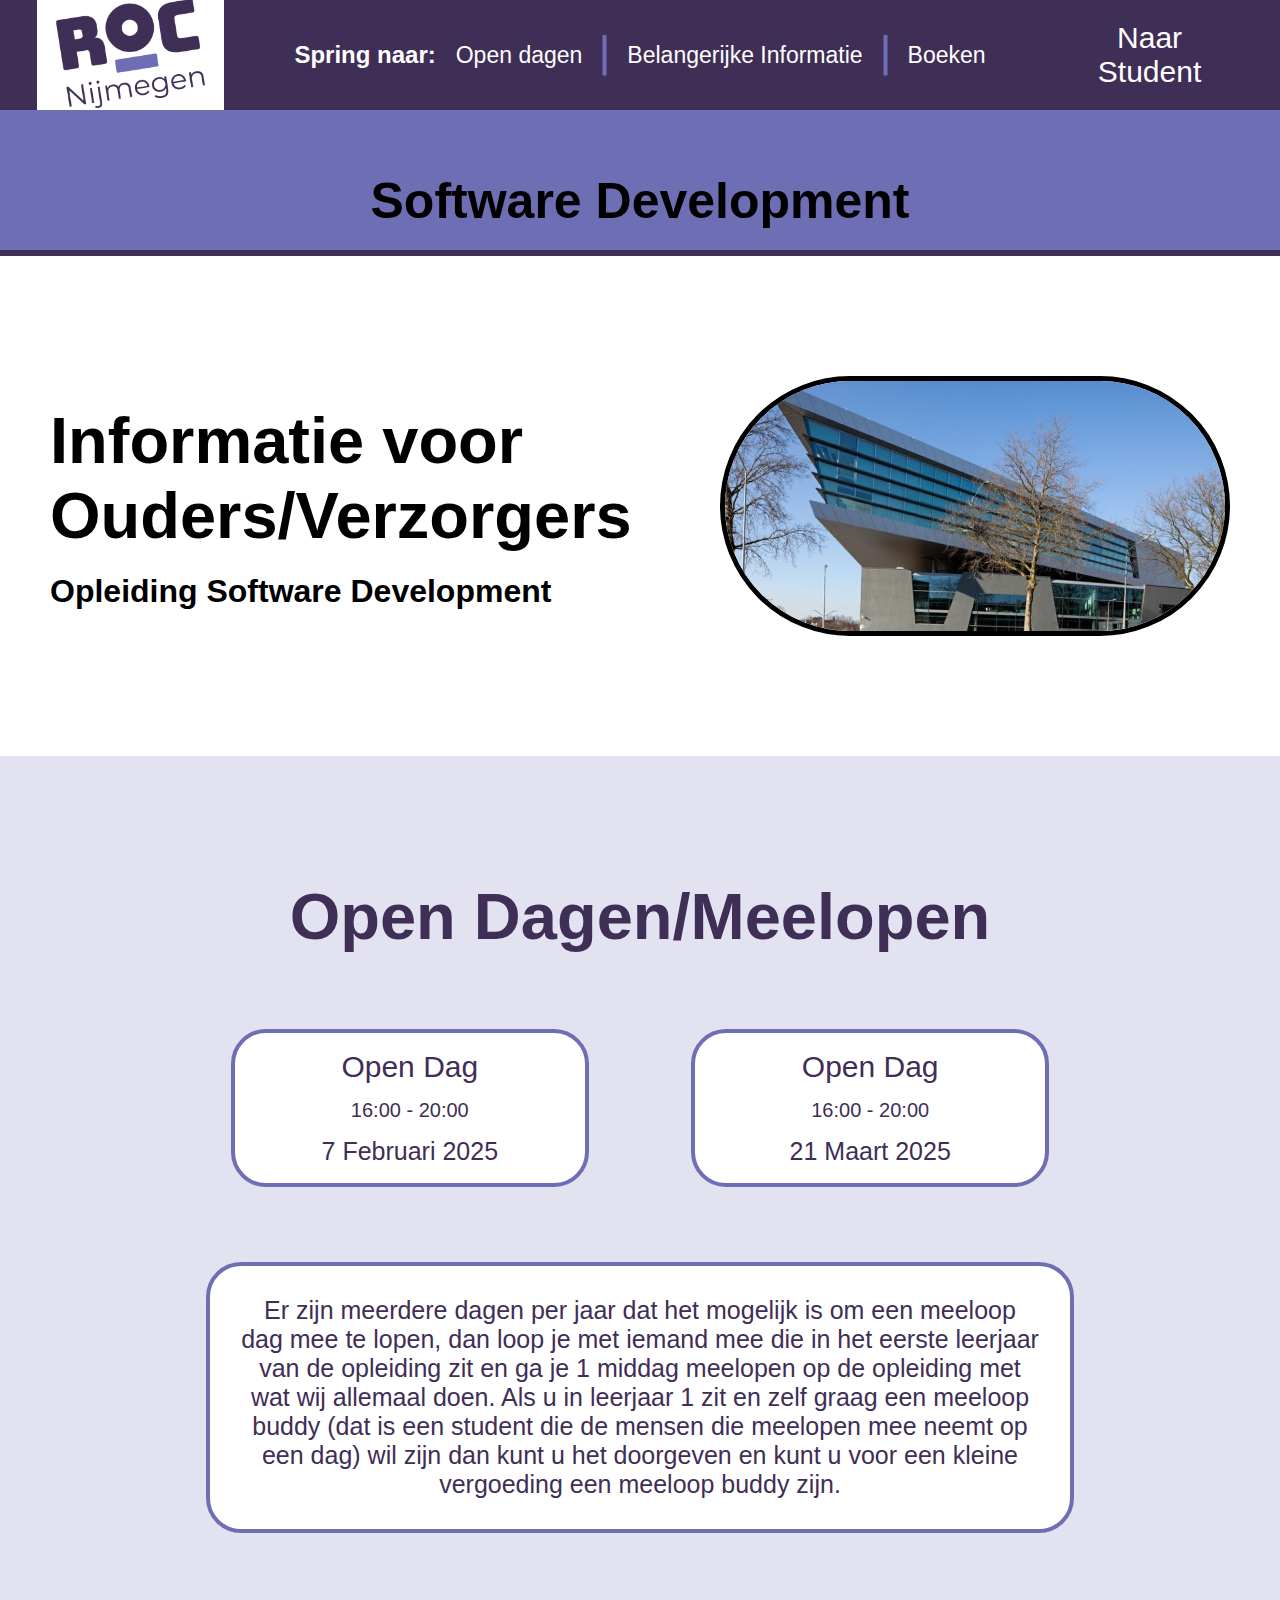
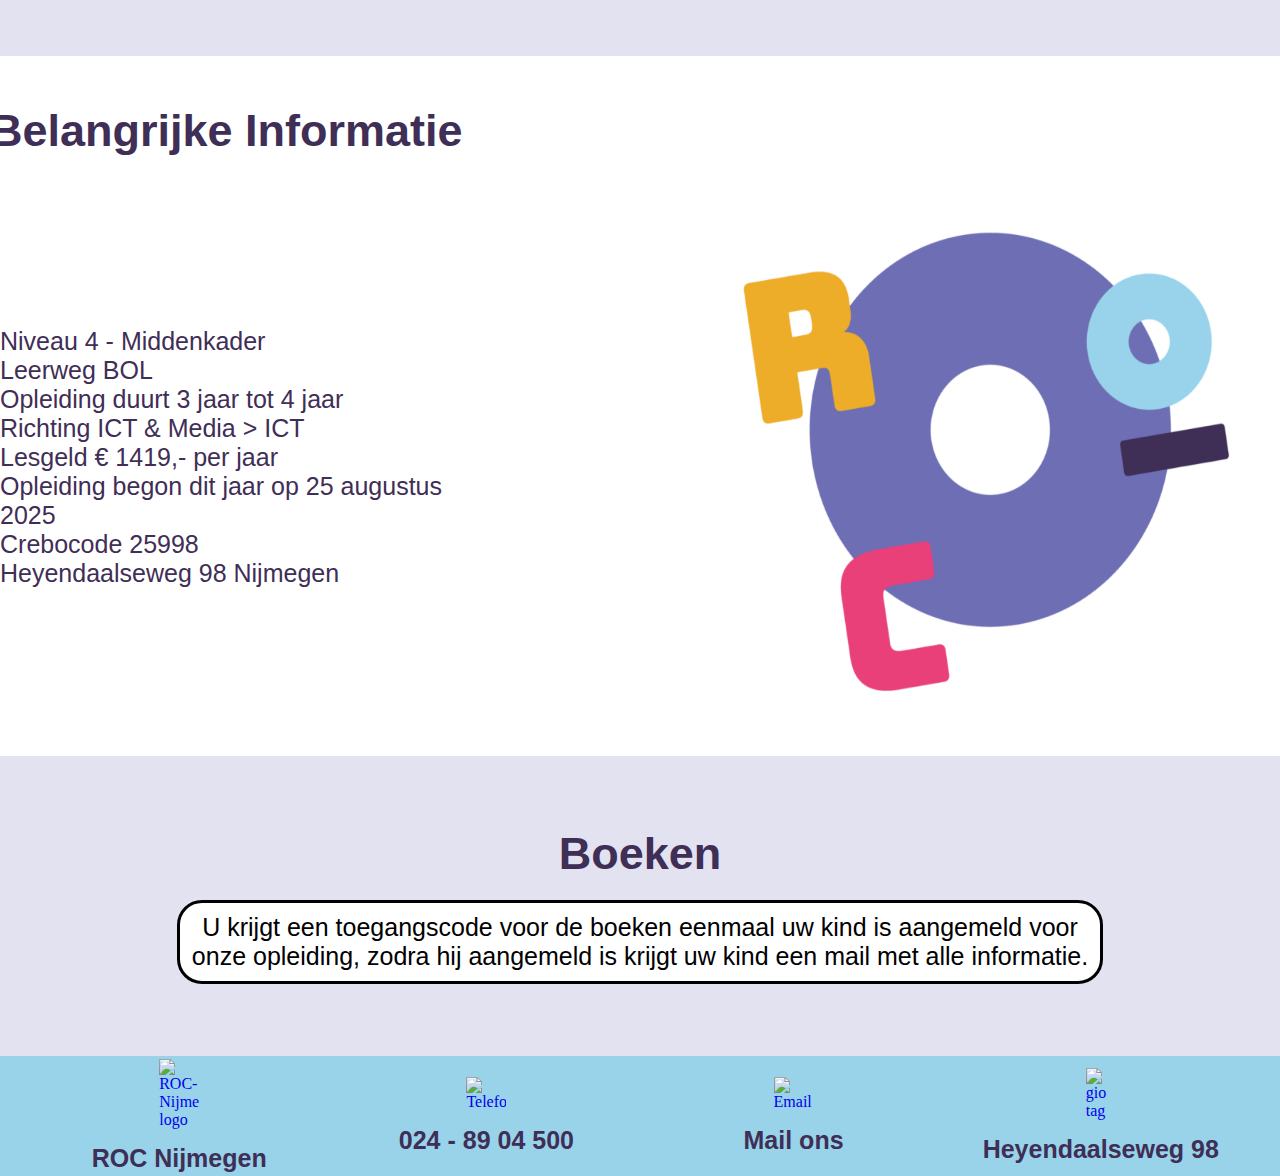
==== commit c5462458: "." ====
--- a/ouders.html
+++ b/ouders.html
@@ -58,7 +58,7 @@
             </div>
         </div>
         <div class="buddy-daybox center column">
-            Er zijn meerdere dagen per jaar dat het mogelijk is om een meeloop dag mee te lopen, dan loop je met iemand mee die in het eerste leerjaar van de opleiding zit en ga je 1 middag meelopen op de opleiding met wat wij allemaal doen. Als u in leerjaar 1 zit en zelf graag een meeloop buddy (dat is een student die de mensen die meelopen mee neemt op een dag) wil zijn dan kunt u het doorgeven en kunt u voor een kleine vergoeding een meeloop buddy te zijn.
+            Er zijn meerdere dagen per jaar dat het mogelijk is om een meeloop dag mee te lopen, dan loop je met iemand mee die in het eerste leerjaar van de opleiding zit en ga je 1 middag meelopen op de opleiding met wat wij allemaal doen. Als u in leerjaar 1 zit en zelf graag een meeloop buddy (dat is een student die de mensen die meelopen mee neemt op een dag) wil zijn dan kunt u het doorgeven en kunt u voor een kleine vergoeding een meeloop buddy zijn.
         </div>
     </div>
 
